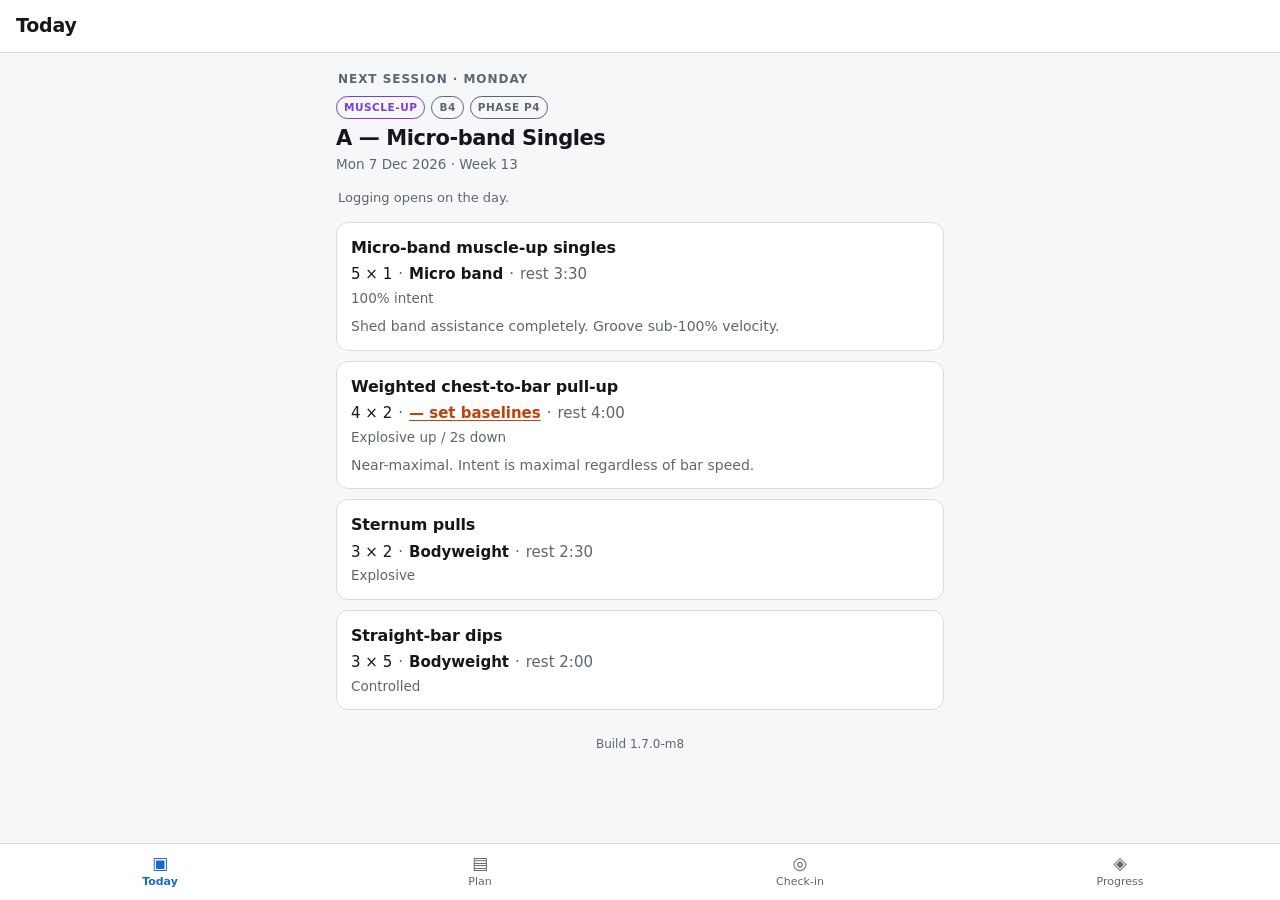
==== index.html @ 366a9219 "Training log PWA: all eight milestones A personal training-log PWA for one 14-week block. Vanilla HT" ====
<!doctype html>
<html lang="en">
<head>
<meta charset="utf-8">
<meta name="viewport" content="width=device-width, initial-scale=1, viewport-fit=cover">
<title>The Integrated Plan</title>
<meta name="description" content="14-week training block — plan browser and log.">
<meta name="theme-color" content="#111417">
<link rel="manifest" href="manifest.webmanifest">
<link rel="icon" href="icons/icon-192.png">
<link rel="apple-touch-icon" href="icons/icon-192.png">
<link rel="stylesheet" href="style.css">
</head>
<body>

<header class="appbar">
  <h1 id="appbar-title">Plan</h1>
  <span id="appbar-sub" class="appbar-sub"></span>
</header>

<main id="view" class="view" tabindex="-1">
  <p class="loading">Loading plan…</p>
</main>

<nav class="tabbar" aria-label="Main">
  <a href="#/today"    data-tab="today"><span class="tab-ico">▣</span>Today</a>
  <a href="#/plan"     data-tab="plan"><span class="tab-ico">▤</span>Plan</a>
  <a href="#/checkin"  data-tab="checkin"><span class="tab-ico">◎</span>Check-in</a>
  <a href="#/progress" data-tab="progress"><span class="tab-ico">◈</span>Progress</a>
</nav>

<script src="app.js"></script>
</body>
</html>
---- style.css ----
/* The Integrated Plan — Milestone 1
   Phone-first. Dark mode via prefers-color-scheme only, no toggle. */

:root {
  --bg:        #f6f7f8;
  --surface:   #ffffff;
  --surface-2: #eceef1;
  --line:      #d9dde2;
  --text:      #14181c;
  --muted:     #5d6670;
  --accent:    #1667d1;
  --mu:        #7b3fd4;   /* muscle-up sessions */
  --ten:       #0a7a5a;   /* tendon sessions   */
  --test:      #c2410c;   /* test days         */
  --rest:      #6b7280;   /* rest days         */
  --warn-bg:   #fff4d6;
  --warn-line: #e0b34d;
  --warn-text: #6b4c06;
  --tap: 44px;
  --tabbar-h: 57px;   /* 56px of link + its 1px top border */
}

@media (prefers-color-scheme: dark) {
  :root {
    --bg:        #0e1114;
    --surface:   #171b20;
    --surface-2: #1f252c;
    --line:      #2a3138;
    --text:      #e8ecf0;
    --muted:     #94a0ac;
    --accent:    #6aa5f5;
    --mu:        #b18bf0;
    --ten:       #45c39b;
    --test:      #f59264;
    --rest:      #8b95a1;
    --warn-bg:   #2e2611;
    --warn-line: #7a6320;
    --warn-text: #f0d79a;
  }
}

* { box-sizing: border-box; }

html { -webkit-text-size-adjust: 100%; }

body {
  margin: 0;
  background: var(--bg);
  color: var(--text);
  font: 16px/1.45 system-ui, -apple-system, "Segoe UI", Roboto, sans-serif;
  overscroll-behavior-y: contain;
}

/* ---------- app bar ---------- */

.appbar {
  position: sticky;
  top: 0;
  z-index: 10;
  display: flex;
  align-items: baseline;
  gap: 10px;
  padding: calc(env(safe-area-inset-top) + 12px) 16px 12px;
  background: var(--surface);
  border-bottom: 1px solid var(--line);
}

.appbar h1 {
  margin: 0;
  font-size: 19px;
  font-weight: 650;
  letter-spacing: -0.01em;
}

.appbar-sub {
  font-size: 13px;
  color: var(--muted);
  margin-left: auto;
  text-align: right;
}

/* ---------- layout ---------- */

.view {
  padding: 14px 16px calc(var(--tap) + 40px + env(safe-area-inset-bottom));
  max-width: 640px;
  margin: 0 auto;
  outline: none;
}

.loading, .empty {
  color: var(--muted);
  text-align: center;
  padding: 40px 0;
}

.section-label {
  font-size: 12px;
  font-weight: 700;
  letter-spacing: 0.08em;
  text-transform: uppercase;
  color: var(--muted);
  margin: 22px 2px 8px;
}
.section-label:first-child { margin-top: 4px; }

/* ---------- back link ---------- */

.back {
  display: inline-flex;
  align-items: center;
  min-height: var(--tap);
  color: var(--accent);
  text-decoration: none;
  font-size: 15px;
  margin: -8px 0 6px;
}

/* ---------- cards ---------- */

.card {
  display: block;
  background: var(--surface);
  border: 1px solid var(--line);
  border-radius: 12px;
  padding: 13px 14px;
  margin-bottom: 10px;
  color: inherit;
  text-decoration: none;
}

a.card:active { background: var(--surface-2); }

.card-top {
  display: flex;
  align-items: center;
  gap: 8px;
}

.card-title {
  font-size: 16px;
  font-weight: 620;
  letter-spacing: -0.01em;
}

.card-sub {
  font-size: 13.5px;
  color: var(--muted);
  margin-top: 3px;
}

.chev { margin-left: auto; color: var(--muted); font-size: 18px; }

.card.is-now { border-color: var(--accent); box-shadow: inset 3px 0 0 var(--accent); }

/* ---------- badges ---------- */

.badges { display: flex; flex-wrap: wrap; gap: 6px; margin-left: auto; }

.badge {
  font-size: 10.5px;
  font-weight: 700;
  letter-spacing: 0.05em;
  text-transform: uppercase;
  padding: 3px 7px;
  border-radius: 999px;
  border: 1px solid currentColor;
  color: var(--muted);
  white-space: nowrap;
}

.badge-mu   { color: var(--mu); }
.badge-ten  { color: var(--ten); }
.badge-test { color: var(--test); }
.badge-rest { color: var(--rest); }
.badge-now  { color: var(--accent); background: var(--surface-2); }
.badge-solid-test { color: #fff; background: var(--test); border-color: var(--test); }

/* ---------- dot: session tag colour ---------- */

.dot {
  width: 9px;
  height: 9px;
  border-radius: 50%;
  flex: 0 0 auto;
  background: var(--muted);
}
.dot-mu   { background: var(--mu); }
.dot-ten  { background: var(--ten); }
.dot-test { background: var(--test); }
.dot-rest { background: var(--rest); }

/* ---------- callouts ---------- */

.callout {
  border: 1px solid var(--warn-line);
  background: var(--warn-bg);
  color: var(--warn-text);
  border-radius: 10px;
  padding: 10px 12px;
  margin-bottom: 12px;
  font-size: 14px;
}

.callout strong { display: block; font-size: 12px; letter-spacing: 0.06em; text-transform: uppercase; margin-bottom: 3px; }

.callout-checkpoint { border-color: var(--test); background: transparent; color: var(--text); }
.callout-checkpoint strong { color: var(--test); }

/* ---------- session detail ---------- */

.session-head { margin-bottom: 14px; }
.session-head h2 { margin: 2px 0 4px; font-size: 21px; line-height: 1.25; letter-spacing: -0.02em; }
.session-head .meta { font-size: 13.5px; color: var(--muted); }

.ex { border: 1px solid var(--line); background: var(--surface); border-radius: 12px; padding: 13px 14px; margin-bottom: 10px; }
.ex-name { font-size: 16px; font-weight: 620; letter-spacing: -0.01em; }
.ex-spec { margin-top: 5px; font-size: 15px; font-variant-numeric: tabular-nums; }
.ex-spec .load { font-weight: 650; }
.ex-spec .sep { color: var(--muted); padding: 0 6px; }
.ex-spec .rest { color: var(--muted); }
.ex-tempo { margin-top: 3px; font-size: 13.5px; color: var(--muted); }
.ex-cue { margin-top: 8px; font-size: 14px; color: var(--muted); }
.ex-note { margin-top: 9px; font-size: 13.5px; border-left: 3px solid var(--warn-line); background: var(--warn-bg); color: var(--warn-text); padding: 7px 10px; border-radius: 0 8px 8px 0; }

/* ---------- placeholder screens ---------- */

.stub { text-align: center; padding: 48px 12px; }
.stub h2 { margin: 0 0 8px; font-size: 20px; }
.stub p { color: var(--muted); margin: 0 auto 6px; max-width: 34ch; font-size: 14.5px; }
.stub .ms { display: inline-block; margin-top: 14px; font-size: 12px; letter-spacing: 0.06em; text-transform: uppercase; color: var(--muted); border: 1px solid var(--line); border-radius: 999px; padding: 5px 11px; }

.buildline { text-align: center; color: var(--muted); font-size: 12px; margin-top: 26px; font-variant-numeric: tabular-nums; }

/* ---------- tab bar ---------- */

.tabbar {
  position: fixed;
  left: 0; right: 0; bottom: 0;
  z-index: 10;
  display: grid;
  grid-template-columns: repeat(4, 1fr);
  background: var(--surface);
  border-top: 1px solid var(--line);
  padding-bottom: env(safe-area-inset-bottom);
}

.tabbar a {
  display: flex;
  flex-direction: column;
  align-items: center;
  justify-content: center;
  gap: 2px;
  min-height: calc(var(--tabbar-h) - 1px);
  font-size: 11px;
  text-decoration: none;
  color: var(--muted);
  -webkit-tap-highlight-color: transparent;
}

.tabbar a[aria-current="page"] { color: var(--accent); font-weight: 600; }
.tab-ico { font-size: 17px; line-height: 1; }

/* ---------- set chips (Milestone 2) ---------- */

.chips {
  display: flex;
  flex-wrap: wrap;
  gap: 8px;
  margin-top: 11px;
}

.chip {
  position: relative;
  min-width: 46px;
  min-height: var(--tap);
  padding: 0 10px;
  border: 1.5px solid var(--line);
  border-radius: 10px;
  background: var(--surface-2);
  color: var(--text);
  font: inherit;
  font-size: 16px;
  font-weight: 600;
  font-variant-numeric: tabular-nums;
  cursor: pointer;
  /* a long-press must not select text or pop the Android context menu */
  touch-action: manipulation;
  user-select: none;
  -webkit-user-select: none;
  -webkit-touch-callout: none;
  -webkit-tap-highlight-color: transparent;
}

.chip:active { transform: scale(0.94); }

.chip.is-done {
  background: var(--accent);
  border-color: var(--accent);
  color: #fff;
}

/* a set logged with its own load/reps/RPE */
.chip.has-detail::after {
  content: "";
  position: absolute;
  top: 5px;
  right: 5px;
  width: 6px;
  height: 6px;
  border-radius: 50%;
  background: currentColor;
  opacity: 0.85;
}

.chips.is-locked .chip { opacity: 0.75; cursor: default; }
.chips.is-locked .chip:active { transform: none; }

.ex-logged { margin-top: 8px; font-size: 13px; color: var(--muted); font-variant-numeric: tabular-nums; }
.ex-logged div + div { margin-top: 2px; }

.hint {
  margin: 0 2px 14px;
  font-size: 13px;
  color: var(--muted);
}

/* ---------- long-press sheet ---------- */

.sheet-backdrop {
  position: fixed;
  inset: 0;
  z-index: 20;
  background: rgba(0, 0, 0, 0.55);
  display: flex;
  align-items: flex-end;
  justify-content: center;
}

.sheet {
  width: 100%;
  max-width: 640px;
  background: var(--surface);
  border-radius: 16px 16px 0 0;
  padding: 18px 16px calc(18px + env(safe-area-inset-bottom));
  border-top: 1px solid var(--line);
}

.sheet h3 { margin: 0; font-size: 17px; line-height: 1.3; letter-spacing: -0.01em; }
.sheet-sub { margin: 4px 0 14px; font-size: 13px; color: var(--muted); }

.field {
  display: flex;
  align-items: center;
  gap: 12px;
  margin-bottom: 10px;
}

.field > span { flex: 0 0 96px; font-size: 14.5px; color: var(--muted); }

.field input {
  flex: 1;
  min-height: var(--tap);
  padding: 0 12px;
  border: 1px solid var(--line);
  border-radius: 10px;
  background: var(--bg);
  color: var(--text);
  font: inherit;
  font-size: 16px;            /* 16px or Android zooms on focus */
  font-variant-numeric: tabular-nums;
}

.field input:focus { outline: 2px solid var(--accent); outline-offset: -1px; }

.sheet-actions { display: flex; gap: 8px; margin-top: 16px; }

.btn {
  flex: 1;
  min-height: var(--tap);
  border-radius: 10px;
  border: 1px solid var(--line);
  background: var(--surface-2);
  color: var(--text);
  font: inherit;
  font-size: 15px;
  font-weight: 600;
  cursor: pointer;
}

.btn-go { background: var(--accent); border-color: var(--accent); color: #fff; flex: 1.4; }
.btn-quiet { color: var(--muted); }

/* ---------- toast ---------- */

.toast {
  position: fixed;
  left: 16px;
  right: 16px;
  bottom: calc(var(--tap) + 28px + env(safe-area-inset-bottom));
  z-index: 30;
  margin: 0 auto;
  max-width: 480px;
  background: var(--text);
  color: var(--bg);
  border-radius: 10px;
  padding: 11px 14px;
  font-size: 14px;
  text-align: center;
}

/* ---------- baselines (Milestone 3) ---------- */

.kv {
  background: var(--surface);
  border: 1px solid var(--line);
  border-radius: 12px;
  overflow: hidden;
  margin-bottom: 12px;
}

.kv-row {
  display: flex;
  align-items: baseline;
  gap: 12px;
  padding: 11px 14px;
  border-bottom: 1px solid var(--line);
}

.kv-row:last-child { border-bottom: none; }

.kv-key { flex: 1; font-size: 14.5px; color: var(--muted); }

.kv-val {
  font-size: 15.5px;
  font-weight: 650;
  font-variant-numeric: tabular-nums;
  white-space: nowrap;
}

.kv-preview .kv-val { color: var(--accent); }

.btn-block { display: block; width: 100%; flex: none; margin-bottom: 12px; }

.callout-due { border-color: var(--test); background: transparent; color: var(--text); }
.callout-due strong { color: var(--test); }

.linkbtn {
  margin-left: auto;
  border: 0;
  background: none;
  color: var(--muted);
  font: inherit;
  font-size: 13.5px;
  min-height: var(--tap);
  padding: 0 2px;
  cursor: pointer;
}

.hist .card-sub { font-variant-numeric: tabular-nums; }

/* a load that cannot be resolved yet — tap it to go and fix that */
.load-missing {
  color: var(--test);
  text-decoration: underline;
  text-underline-offset: 2px;
}

.sheet select {
  flex: 1;
  min-height: var(--tap);
  padding: 0 10px;
  border: 1px solid var(--line);
  border-radius: 10px;
  background: var(--bg);
  color: var(--text);
  font: inherit;
  font-size: 16px;
}

/* ---------- backup (Milestone 7) ---------- */

.visually-hidden {
  position: absolute;
  width: 1px;
  height: 1px;
  padding: 0;
  margin: -1px;
  overflow: hidden;
  clip: rect(0 0 0 0);
  white-space: nowrap;
  border: 0;
}

/* overdue-backup dot on the Progress tab */
.tabbar a[data-badge] .tab-ico { position: relative; }

.tabbar a[data-badge] .tab-ico::after {
  content: "";
  position: absolute;
  top: -2px;
  right: -6px;
  width: 7px;
  height: 7px;
  border-radius: 50%;
  background: var(--test);
}

/* ---------- rest timer (Milestone 4) ---------- */

.restbar {
  position: fixed;
  left: 0;
  right: 0;
  bottom: calc(var(--tabbar-h) + env(safe-area-inset-bottom));
  z-index: 15;
  display: flex;
  align-items: center;
  gap: 10px;
  padding: 10px 12px;
  background: var(--accent);
  color: #fff;
  border-top: 1px solid var(--accent);
}

.restbar-main { flex: 1; min-width: 0; }

.restbar-time {
  font-size: 26px;
  font-weight: 700;
  line-height: 1.1;
  font-variant-numeric: tabular-nums;
  letter-spacing: -0.02em;
}

.restbar-label {
  font-size: 12.5px;
  opacity: 0.85;
  white-space: nowrap;
  overflow: hidden;
  text-overflow: ellipsis;
}

.restbar-btn {
  flex: 0 0 auto;
  min-width: var(--tap);
  min-height: var(--tap);
  padding: 0 12px;
  border: 1px solid rgba(255, 255, 255, 0.45);
  border-radius: 10px;
  background: rgba(255, 255, 255, 0.14);
  color: #fff;
  font: inherit;
  font-size: 15px;
  font-weight: 650;
  cursor: pointer;
  -webkit-tap-highlight-color: transparent;
}

.restbar-btn:active { background: rgba(255, 255, 255, 0.28); }
.restbar-close { padding: 0; font-size: 18px; }

/* time's up */
.restbar.is-done {
  background: var(--ten);
  border-top-color: var(--ten);
  animation: restdone 0.9s ease-in-out 3;
}

.restbar.is-done .restbar-time { font-size: 22px; }

@keyframes restdone {
  0%, 100% { filter: brightness(1); }
  50%      { filter: brightness(1.35); }
}

@media (prefers-reduced-motion: reduce) {
  .restbar.is-done { animation: none; }
}

/* keep the last card clear of the bar */
body.has-rest .view { padding-bottom: calc(var(--tap) + 116px + env(safe-area-inset-bottom)); }

/* ---------- check-in (Milestone 5) ---------- */

.slider-block { margin-bottom: 14px; }

.slider-head {
  display: flex;
  align-items: baseline;
  gap: 10px;
  margin-bottom: 4px;
}

.slider-label { flex: 1; font-size: 15px; }

.slider-val {
  font-size: 17px;
  font-weight: 700;
  font-variant-numeric: tabular-nums;
  min-width: 2ch;
  text-align: right;
}

.slider {
  -webkit-appearance: none;
  appearance: none;
  width: 100%;
  height: var(--tap);
  background: transparent;
  margin: 0;
  cursor: pointer;
}

.slider::-webkit-slider-runnable-track {
  height: 6px;
  border-radius: 3px;
  background: var(--surface-2);
  border: 1px solid var(--line);
}

.slider::-webkit-slider-thumb {
  -webkit-appearance: none;
  appearance: none;
  width: 28px;
  height: 28px;
  margin-top: -12px;
  border-radius: 50%;
  background: var(--accent);
  border: 2px solid var(--surface);
  box-shadow: 0 1px 3px rgba(0, 0, 0, 0.35);
}

.slider::-moz-range-track {
  height: 6px;
  border-radius: 3px;
  background: var(--surface-2);
  border: 1px solid var(--line);
}

.slider::-moz-range-thumb {
  width: 26px;
  height: 26px;
  border-radius: 50%;
  background: var(--accent);
  border: 2px solid var(--surface);
}

/* ---------- segmented stiffness picker ---------- */

.seg {
  display: grid;
  grid-template-columns: repeat(2, 1fr);
  gap: 8px;
  margin-bottom: 4px;
}

.seg-btn {
  min-height: var(--tap);
  padding: 0 8px;
  border: 1.5px solid var(--line);
  border-radius: 10px;
  background: var(--surface);
  color: var(--text);
  font: inherit;
  font-size: 14.5px;
  font-weight: 600;
  cursor: pointer;
  -webkit-tap-highlight-color: transparent;
}

.seg-btn.is-on { background: var(--accent); border-color: var(--accent); color: #fff; }

.note {
  width: 100%;
  min-height: 72px;
  padding: 10px 12px;
  border: 1px solid var(--line);
  border-radius: 10px;
  background: var(--surface);
  color: var(--text);
  font: inherit;
  font-size: 16px;          /* 16px or Android zooms on focus */
  resize: vertical;
  margin-bottom: 4px;
}

.note:focus { outline: 2px solid var(--accent); outline-offset: -1px; }

/* ---------- the verdict ---------- */

.verdict {
  border: 1px solid var(--line);
  border-left: 4px solid var(--muted);
  border-radius: 12px;
  background: var(--surface);
  padding: 13px 14px;
  margin-bottom: 14px;
}

.verdict-green { border-left-color: var(--ten); }
.verdict-amber { border-left-color: var(--warn-line); }
.verdict-red   { border-left-color: var(--test); }

.verdict-state {
  font-size: 12px;
  font-weight: 800;
  letter-spacing: 0.1em;
  text-transform: uppercase;
}

.verdict-green .verdict-state { color: var(--ten); }
.verdict-amber .verdict-state { color: var(--warn-line); }
.verdict-red   .verdict-state { color: var(--test); }

.verdict-action { margin-top: 4px; font-size: 15px; line-height: 1.4; }

.verdict-areas { margin-top: 11px; border-top: 1px solid var(--line); padding-top: 9px; }

.verdict-row {
  display: flex;
  align-items: center;
  gap: 8px;
  padding: 3px 0;
  font-size: 14px;
}

.verdict-area { flex: 0 0 auto; color: var(--muted); }

.verdict-tracks {
  margin-left: auto;
  font-size: 12.5px;
  color: var(--muted);
  text-align: right;
}

.verdict-flag {
  margin-top: 10px;
  padding: 9px 11px;
  border-radius: 8px;
  background: var(--warn-bg);
  color: var(--warn-text);
  border: 1px solid var(--warn-line);
  font-size: 13.5px;
  line-height: 1.4;
}

/* traffic light dots reuse the shared .dot */
.dot-green { background: var(--ten); }
.dot-amber { background: var(--warn-line); }
.dot-red   { background: var(--test); }

.badge-green { color: var(--ten); }
.badge-amber { color: var(--warn-line); }
.badge-red   { color: var(--test); }

.card-note { font-style: italic; margin-top: 2px; }

/* ---------- HOLD gating (Milestone 6) ---------- */

.ex-head {
  display: flex;
  align-items: flex-start;
  gap: 10px;
}

.ex-head .ex-name { flex: 1; min-width: 0; }

.badge-hold {
  flex: 0 0 auto;
  margin-top: 1px;
  color: #fff;
  background: var(--warn-line);
  border-color: var(--warn-line);
  letter-spacing: 0.09em;
}

.ex.is-held { border-color: var(--warn-line); }

/* last week's number, not this week's scheduled rise */
.load-held { color: var(--warn-text); }

@media (prefers-color-scheme: dark) {
  :root:not([data-theme="light"]) .load-held { color: var(--warn-line); }
}

.callout-red {
  border-color: var(--test);
  background: transparent;
  color: var(--text);
}

.callout-red strong { color: var(--test); }

.callout-list {
  margin-top: 7px;
  font-size: 13px;
  opacity: 0.9;
}

/* ---------- charts (Milestone 8) ---------- */

.chart-card {
  background: var(--surface);
  border: 1px solid var(--line);
  border-radius: 12px;
  padding: 12px 12px 6px;
  margin-bottom: 10px;
}

.chart-head {
  display: flex;
  align-items: baseline;
  gap: 10px;
  margin-bottom: 2px;
}

.chart-title { font-size: 15px; font-weight: 650; }

.chart-delta {
  margin-left: auto;
  font-size: 13px;
  font-weight: 650;
  font-variant-numeric: tabular-nums;
  color: var(--accent);
}

.chart { display: block; width: 100%; height: auto; overflow: visible; }

.ch-grid   { stroke: var(--line); stroke-width: 1; }
.ch-recal  { stroke: var(--test); stroke-width: 1; stroke-dasharray: 3 3; opacity: 0.6; }
.ch-line   { fill: none; stroke: var(--accent); stroke-width: 2; stroke-linejoin: round; stroke-linecap: round; }
.ch-dot    { fill: var(--surface); stroke: var(--accent); stroke-width: 1.6; }
.ch-actual { fill: var(--ten); stroke: var(--surface); stroke-width: 1.2; }

.ch-ytick, .ch-xtick {
  fill: var(--muted);
  font-size: 9px;
  font-family: system-ui, sans-serif;
}

.chart-key { font-size: 11.5px; color: var(--muted); padding: 2px 0 6px; }

.kv-quiet { font-weight: 400; color: var(--muted); font-size: 13.5px; white-space: normal; text-align: right; }

.chart-sub {
  font-size: 12px;
  color: var(--muted);
  margin-bottom: 4px;
  line-height: 1.35;
}
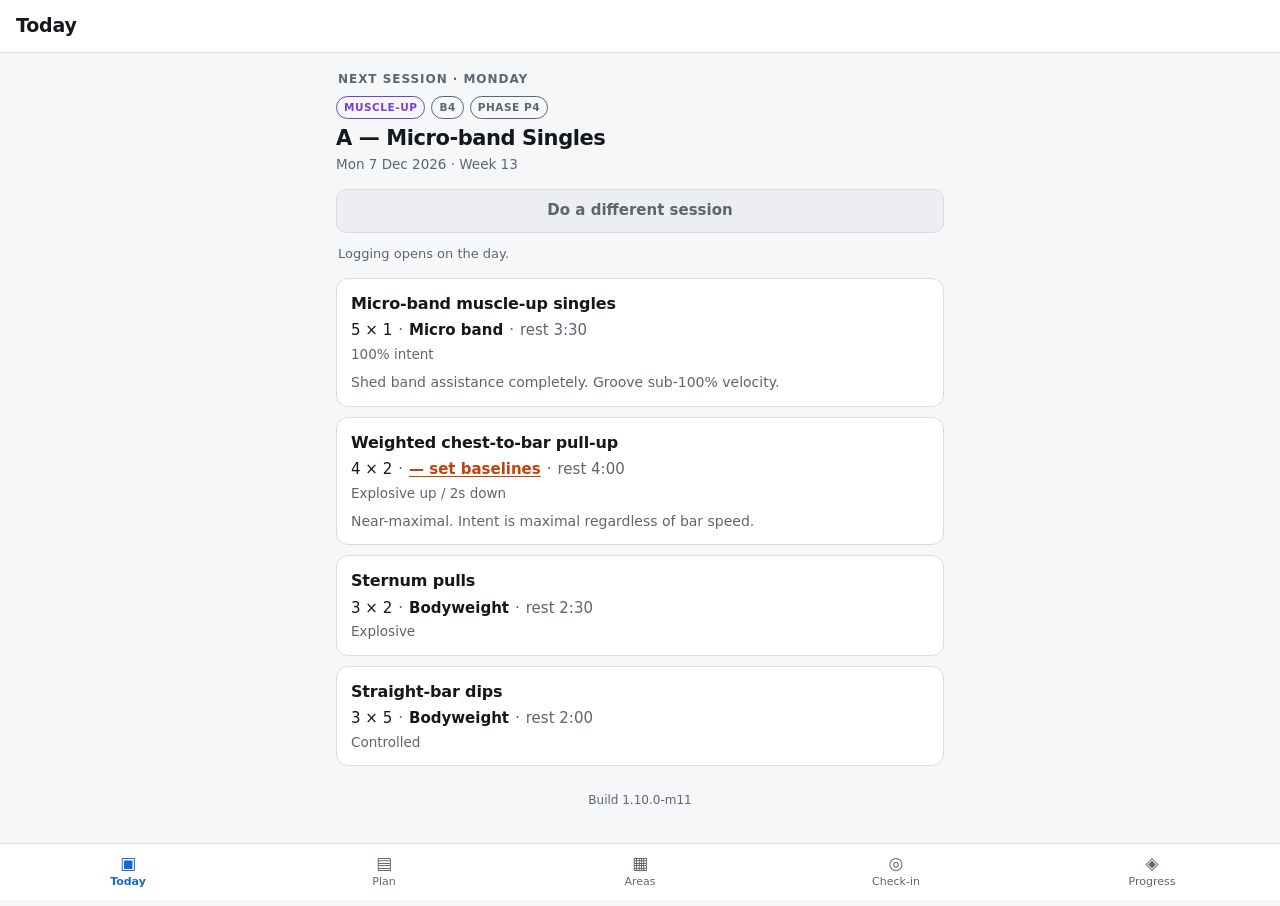
==== commit eeaa9b4e: "M11: read-only Areas tab (week grid, ladders, area pages) A fifth tab next to Plan. It shows, for th" ====
--- a/index.html
+++ b/index.html
@@ -25,6 +25,7 @@
 <nav class="tabbar" aria-label="Main">
   <a href="#/today"    data-tab="today"><span class="tab-ico">▣</span>Today</a>
   <a href="#/plan"     data-tab="plan"><span class="tab-ico">▤</span>Plan</a>
+  <a href="#/areas"    data-tab="areas"><span class="tab-ico">▦</span>Areas</a>
   <a href="#/checkin"  data-tab="checkin"><span class="tab-ico">◎</span>Check-in</a>
   <a href="#/progress" data-tab="progress"><span class="tab-ico">◈</span>Progress</a>
 </nav>
--- a/style.css
+++ b/style.css
@@ -16,6 +16,11 @@
   --warn-bg:   #fff4d6;
   --warn-line: #e0b34d;
   --warn-text: #6b4c06;
+  --good: #0ca30c;      /* status steps: never themed */
+  --warning: #fab219;
+  --serious: #ec835a;
+  --good-text: #08700a;
+  --serious-text: #a8461c;
   --tap: 44px;
   --tabbar-h: 57px;   /* 56px of link + its 1px top border */
 }
@@ -36,6 +41,8 @@
     --warn-bg:   #2e2611;
     --warn-line: #7a6320;
     --warn-text: #f0d79a;
+    --good-text: #5cd05c;
+    --serious-text: #f0a182;
   }
 }
 
@@ -239,7 +246,7 @@
   left: 0; right: 0; bottom: 0;
   z-index: 10;
   display: grid;
-  grid-template-columns: repeat(4, 1fr);
+  grid-template-columns: repeat(5, 1fr);
   background: var(--surface);
   border-top: 1px solid var(--line);
   padding-bottom: env(safe-area-inset-bottom);
@@ -849,3 +856,320 @@
   margin-bottom: 4px;
   line-height: 1.35;
 }
+
+/* ---------- install diagnostics ---------- */
+
+.kv-ok  { color: var(--ten); font-weight: 600; font-size: 13.5px; white-space: normal; text-align: right; }
+.kv-bad { color: var(--test); font-weight: 600; font-size: 13.5px; white-space: normal; text-align: right; }
+
+/* ---------- session runner (Milestone 9) ---------- */
+
+.btn-start { text-align: center; line-height: var(--tap); text-decoration: none; }
+
+.ex-run {
+  flex: 0 0 auto;
+  display: flex;
+  align-items: center;
+  justify-content: center;
+  width: var(--tap);
+  height: var(--tap);
+  margin: -10px -6px -10px 0;
+  color: var(--accent);
+  text-decoration: none;
+  font-size: 15px;
+  -webkit-tap-highlight-color: transparent;
+}
+
+/* the runner owns the screen */
+body.in-run { overflow: hidden; }
+body.in-run .tabbar,
+body.in-run .appbar,
+body.in-run .view,
+body.in-run .restbar { display: none; }
+
+.runner {
+  position: fixed;
+  inset: 0;
+  z-index: 25;
+  display: flex;
+  flex-direction: column;
+  background: var(--bg);
+  padding: env(safe-area-inset-top) 0 env(safe-area-inset-bottom);
+}
+
+.run-top {
+  display: flex;
+  align-items: center;
+  gap: 10px;
+  padding: 8px 12px;
+  border-bottom: 1px solid var(--line);
+}
+
+.run-back {
+  flex: 0 0 auto;
+  width: var(--tap);
+  height: var(--tap);
+  border: 0;
+  background: none;
+  color: var(--accent);
+  font-size: 30px;
+  line-height: 1;
+  cursor: pointer;
+  -webkit-tap-highlight-color: transparent;
+}
+
+.run-crumb { flex: 1; min-width: 0; }
+.run-crumb-week { font-size: 11px; letter-spacing: 0.07em; text-transform: uppercase; color: var(--muted); }
+.run-crumb-name { font-size: 13.5px; white-space: nowrap; overflow: hidden; text-overflow: ellipsis; }
+
+.run-pos {
+  flex: 0 0 auto;
+  font-size: 13px;
+  font-variant-numeric: tabular-nums;
+  color: var(--muted);
+}
+
+.run-body {
+  flex: 1;
+  display: flex;
+  flex-direction: column;
+  align-items: center;
+  justify-content: center;
+  gap: 4px;
+  padding: 12px 20px 20px;
+  text-align: center;
+  overflow-y: auto;
+}
+
+.run-ex {
+  font-size: 24px;
+  font-weight: 680;
+  line-height: 1.2;
+  letter-spacing: -0.02em;
+  max-width: 18ch;
+}
+
+.run-setline { font-size: 14px; color: var(--muted); margin-bottom: 8px; }
+
+.run-target { display: flex; flex-direction: column; align-items: center; gap: 4px; }
+
+.run-load {
+  font-size: 34px;
+  font-weight: 750;
+  font-variant-numeric: tabular-nums;
+  letter-spacing: -0.03em;
+}
+
+.run-reps { font-size: 19px; color: var(--muted); font-variant-numeric: tabular-nums; }
+
+/* editable duration, before the set starts */
+.run-dur { display: flex; align-items: center; gap: 14px; }
+
+.run-step {
+  width: var(--tap);
+  height: var(--tap);
+  border: 1.5px solid var(--line);
+  border-radius: 50%;
+  background: var(--surface);
+  color: var(--text);
+  font: inherit;
+  font-size: 22px;
+  line-height: 1;
+  cursor: pointer;
+  -webkit-tap-highlight-color: transparent;
+}
+
+.run-dur-val {
+  font-size: 34px;
+  font-weight: 750;
+  font-variant-numeric: tabular-nums;
+  min-width: 3.5ch;
+}
+
+/* the counting number */
+.run-big {
+  font-size: 68px;
+  font-weight: 750;
+  line-height: 1.05;
+  font-variant-numeric: tabular-nums;
+  letter-spacing: -0.04em;
+  margin: 6px 0 0;
+}
+
+.run-big.is-rest { color: var(--accent); }
+
+.run-hint { font-size: 12.5px; letter-spacing: 0.06em; text-transform: uppercase; color: var(--muted); }
+
+.run-action {
+  width: 100%;
+  max-width: 340px;
+  min-height: 68px;
+  margin: 18px 0 10px;
+  border: 0;
+  border-radius: 14px;
+  background: var(--accent);
+  color: #fff;
+  font: inherit;
+  font-size: 19px;
+  font-weight: 700;
+  cursor: pointer;
+  -webkit-tap-highlight-color: transparent;
+}
+
+.run-action:active { transform: scale(0.98); }
+
+.run-action.is-quiet {
+  background: var(--surface);
+  color: var(--muted);
+  border: 1.5px solid var(--line);
+  min-height: 54px;
+  font-size: 16px;
+}
+
+.run-dots { display: flex; gap: 8px; margin-bottom: 4px; }
+
+.run-dot {
+  width: 11px;
+  height: 11px;
+  border-radius: 50%;
+  border: 1.5px solid var(--line);
+}
+
+.run-dot.is-done { background: var(--accent); border-color: var(--accent); }
+.run-dot.is-now { border-color: var(--accent); border-width: 2.5px; }
+
+.run-tempo { font-size: 13.5px; color: var(--muted); }
+.run-cue { font-size: 13.5px; color: var(--muted); max-width: 32ch; line-height: 1.45; margin-top: 6px; }
+
+.run-links { display: flex; gap: 6px; margin-top: 14px; flex-wrap: wrap; justify-content: center; }
+
+.run-link {
+  min-height: var(--tap);
+  padding: 0 12px;
+  border: 0;
+  background: none;
+  color: var(--muted);
+  font: inherit;
+  font-size: 13.5px;
+  text-decoration: underline;
+  text-underline-offset: 3px;
+  cursor: pointer;
+}
+
+.run-done .run-big { color: var(--accent); }
+
+/* short phones: shrink the giant numbers rather than scroll */
+@media (max-height: 700px) {
+  .run-ex { font-size: 20px; }
+  .run-big { font-size: 54px; }
+  .run-load, .run-dur-val { font-size: 28px; }
+  .run-action { min-height: 60px; margin-top: 12px; }
+}
+
+/* ---------- rescheduling (Milestone 10) ---------- */
+
+.btn-move { margin-bottom: 12px; color: var(--muted); }
+
+.picklist { max-height: 46vh; overflow-y: auto; margin: 0 -2px 4px; padding: 0 2px; }
+
+.pick {
+  display: block;
+  width: 100%;
+  text-align: left;
+  font: inherit;
+  cursor: pointer;
+}
+
+.pick:active { background: var(--surface-2); }
+
+.sheet .btn-block { margin-top: 8px; margin-bottom: 0; }
+
+/* ---------- Areas (Milestone 11) ---------- */
+
+.wk-head { display: flex; align-items: center; gap: 4px; margin-bottom: 8px; }
+.wk-title { flex: 1; text-align: center; display: flex; flex-direction: column; }
+.wk-nav {
+  width: var(--tap); height: var(--tap);
+  font: inherit; font-size: 22px; line-height: 1;
+  color: var(--accent); background: none;
+  border: 0; border-radius: 10px; cursor: pointer;
+}
+.wk-nav:disabled { color: var(--line); cursor: default; }
+.wk-nav:focus-visible, .wk-day:focus-visible, .wk-cell:focus-visible { outline: 2px solid var(--accent); outline-offset: 2px; }
+
+/* Areas down the side, Monday to Sunday across. */
+.wk-grid {
+  display: grid;
+  grid-template-columns: minmax(96px, 1.7fr) repeat(7, minmax(0, 1fr));
+  gap: 3px;
+  align-items: center;
+}
+.wk-day {
+  font: inherit; font-size: 11.5px; line-height: 1.2;
+  color: var(--muted); text-align: center;
+  background: none; border: 0; border-bottom: 2px solid transparent;
+  padding: 4px 0; cursor: pointer;
+}
+.wk-day b { display: block; color: var(--text); font-size: 13px; font-weight: 640; }
+.wk-day.is-today b { color: var(--accent); }
+.wk-day.is-sel { border-bottom-color: var(--accent); }
+
+.wk-lab { padding: 5px 4px 5px 0; min-width: 0; }
+.wk-lab .n { font-size: 13.5px; font-weight: 620; line-height: 1.2; }
+.wk-lab .s { font-size: 11.5px; color: var(--muted); line-height: 1.25; }
+
+.wk-cell {
+  aspect-ratio: 1; min-height: 32px;
+  display: grid; place-items: center;
+  padding: 0; border: 0; border-radius: 8px;
+  background: var(--surface-2); cursor: pointer;
+}
+.wk-cell.is-today { background: color-mix(in srgb, var(--accent) 14%, var(--surface-2)); }
+.wk-cell.is-future { background: transparent; border: 1px dashed var(--line); }
+.wk-cell.is-sel { box-shadow: 0 0 0 2px var(--accent); }
+
+svg.g { width: 18px; height: 18px; display: block; }
+.g-done { fill: var(--good); }
+.g-part { fill: var(--warning); }
+.g-ring { fill: none; stroke: var(--muted); stroke-width: 1.8; }
+.g-dot { fill: var(--line); }
+
+/* Status words sit under the area name; text carries it, colour only helps. */
+.st { font-size: 11.5px; font-weight: 640; line-height: 1.25; display: block; }
+.st-done, .st-hit { color: var(--good-text); }
+.st-due, .st-behind, .st-risk, .st-missed { color: var(--serious-text); }
+.st-held, .st-over { color: var(--warn-text); }
+.st-track, .st-met { color: var(--muted); }
+
+.wk-legend { display: flex; flex-wrap: wrap; gap: 4px 12px; margin-top: 10px; font-size: 12.5px; color: var(--muted); }
+.wk-legend span { display: inline-flex; align-items: center; gap: 5px; }
+.wk-legend svg.g { width: 14px; height: 14px; }
+.wk-sum { margin: 10px 0 0; font-size: 14px; }
+
+.wk-item { display: flex; align-items: center; gap: 8px; padding: 6px 0 2px; font-size: 14.5px; }
+.wk-note { margin-left: auto; font-size: 12.5px; color: var(--muted); }
+
+/* The ladder: one chip per stage, where you are filled in. */
+.ladder { display: flex; flex-wrap: wrap; gap: 4px; margin: 9px 0 7px; }
+.rung {
+  font-size: 11px; font-weight: 640; line-height: 1;
+  padding: 5px 7px; border-radius: 6px;
+  color: var(--muted); background: var(--surface-2);
+}
+.rung.is-here { color: var(--surface); background: var(--accent); }
+.rung.is-goal::after { content: " ★"; }
+.rung.is-optional { background: transparent; border: 1px dashed var(--line); }
+
+.stage-ready { margin-top: 8px; font-size: 13.5px; }
+.stage-ready strong { font-size: 11.5px; letter-spacing: 0.06em; text-transform: uppercase; color: var(--muted); }
+.stage-ready ul { margin: 3px 0 0; padding-left: 18px; }
+.stage-fact { margin-top: 5px; font-size: 12.5px; color: var(--muted); }
+.stage-fact.is-unmet { color: var(--warn-text); }
+
+@media (max-width: 380px) {
+  .wk-lab .s { font-size: 11px; }
+}
+
+/* Key/value rows whose values are words, not numbers: let them wrap. */
+.kv-text .kv-key { flex: 0 0 34%; }
+.kv-text .kv-val { flex: 1; min-width: 0; text-align: right; white-space: normal; overflow-wrap: anywhere; font-size: 14.5px; }
